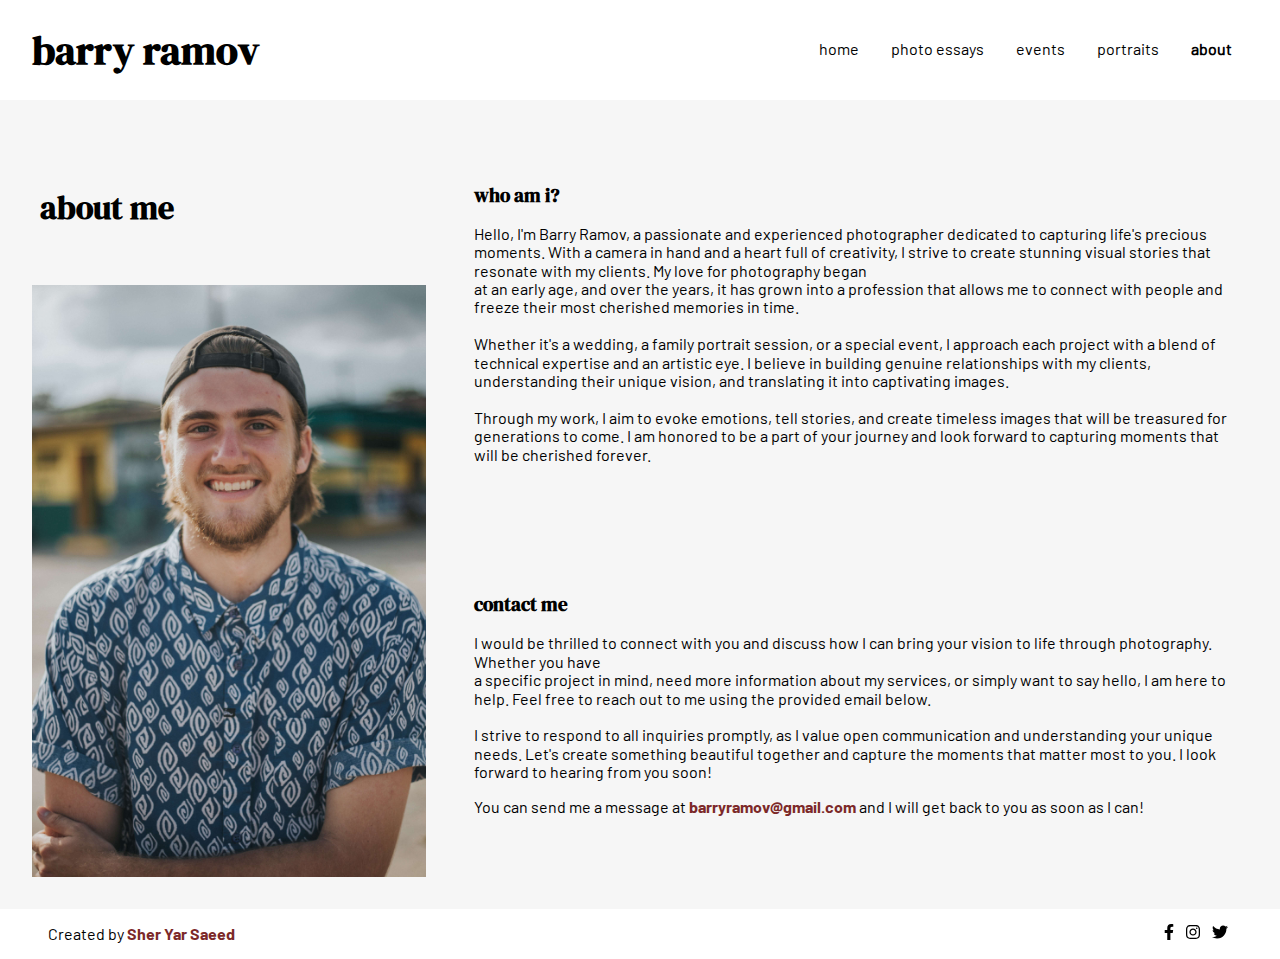
==== about.html @ 220bd34b "first commit" ====
<!DOCTYPE html>
<html lang="en">
<head>
    <meta charset="UTF-8">
    <meta http-equiv="X-UA-Compatible" content="IE=edge">
    <meta name="viewport" content="width=device-width, initial-scale=1.0">
    <title>Barry Ramov</title>

    <!-- StyleSheets -->
    <link rel="stylesheet" href="styles/normalize-fwd.css">
    <link rel="stylesheet" href="styles/styles.css">

    <!-- Javascript -->
    <script src="js/functions.js"></script> 




</head>
<body>

    <header class="site-header">
        <nav>
            <h1><a href="index.html">barry ramov</a></h1>
            <ul>
                <li><a href="index.html">home</a></li>
                <li><a href="photo-essays.html">photo essays</a></li>
                <li><a href="events.html">events</a></li>
                <li><a href="portraits.html">portraits</a></li>
                <li><b><a href="about.html">about</a></b></li>
            </ul>
        </nav>
    </header>


    <main class="about-site-body">

        <section class="about-hero">

            <h2>about me</h2>

            <img src="images/barry-ramov.jpg" alt="">

        </section>

        <!-- <div class="about-text-wrapper"> -->
            <section class="about-me" id="who-am-i">
                <div class="show-more-text" data-event="about-me">
                    <h3>who am i?</h3>

                    <p>
                        Hello, I'm Barry Ramov, a passionate and experienced photographer dedicated to capturing life's precious moments. With a camera in hand and a heart full of creativity, I strive to create stunning visual stories that resonate with my clients. My love for photography began
                        <span id="dots">...</span><span id="more"> at an early age, and over the years, it has grown into a profession that allows me to connect with people and freeze their most cherished memories in time.
                    <br>
                    <br>
                        Whether it's a wedding, a family portrait session, or a special event, I approach each project with a blend of technical expertise and an artistic eye. I believe in building genuine relationships with my clients, understanding their unique vision, and translating it into captivating images.
                    <br>
                    <br>
                        Through my work, I aim to evoke emotions, tell stories, and create timeless images that will be treasured for generations to come. I am honored to be a part of your journey and look forward to capturing moments that will be cherished forever.</span>
                    </p>

                    <button onclick="readMore('about-me')" id="myBtn">Read more</button>

                </div>
            </section>

            <section class="about-me" id="contact-me">

                <div class="show-more-text" data-event="contact">
                    <h3>contact me</h3>
                    <p>
                        I would be thrilled to connect with you and discuss how I can bring your vision to life through photography. Whether you have<span id="dots">...</span><span id="more"> a specific project in mind, need more information about my services, or simply want to say hello, I am here to help. Feel free to reach out to me using the provided email below.
                    <br>
                    <br>    
                        I strive to respond to all inquiries promptly, as I value open communication and understanding your unique needs. Let's create something beautiful together and capture the moments that matter most to you. I look forward to hearing from you soon!</span>
                        <button onclick="readMore('contact')" id="myBtn">Read more</button>
                    </p>

                    <p>
                        You can send me a message at <a class="link" href="mailto: barryramov@gmail.com">barryramov@gmail.com</a> and I will get back to you as soon as I can!
                    </p>
                </div>

            </section>
        <!-- </div> -->


    </main>

    <footer>
        <p>Created by <a class="link" href="https://sheryar.ca/">Sher Yar Saeed</a></p>

        <section class="social-links">
            <img src="icons/facebook.svg" alt="Facebook">
            <img src="icons/instagram.svg" alt="Instagram">
            <img src="icons/twitter.svg" alt="Twitter">
        </section>
    </footer>
    
</body>
</html>
---- styles/styles.css ----
/*
    //////////
    Font Families
    //////////
*/

@font-face {
    font-family: serifDisplay;
    src: url(../fonts/DM_Serif_Display/DMSerifDisplay-Regular.ttf);
}

@font-face {
    font-family: barlow;
    src: url(../fonts/Barlow/Barlow-Regular.ttf);
}

@font-face {
    font-family: barlow-bold;
    src: url(../fonts/Barlow/Barlow-Bold.ttf);
}

h1,
h2,
h3{
   font-family: serifDisplay, serif; 

}

p{
    font-family: barlow, sans-serif;
}

figcaption{
    font-family: barlow, sans-serif;
}

h2,h3{
    padding: 2rem 0.5rem;
}

button{
    font-family: barlow, sans-serif;
}




/*
    //////////
    Link Handling
    //////////
*/

a{
    color: black;
    text-decoration: none;
}

li a{
    font-family: barlow, sans-serif;
}


/*
    //////////
    Hamburger Menu
    //////////
*/

.overlay{
    position: fixed;
    top: 0;
    left: 0;
    width: 100%;
    height: 100%;
    opacity: 0;
    visibility: hidden;
    transition: opacity .35s, visibility .35s, height .35s;
    overflow: hidden;
    background: black;
    z-index: -1;
}

#main-menu {
  display: block;
  height: 100px;
  width: 100%;
  background: #3D0E61;
  margin: 0px;  
  z-index: 9;
}

#main-menu ul {
  max-width: 800px;
  width: 100%;
  height: 100%;
  margin: 0px auto;
  padding: 0px;
  display: flex;
  justify-content: space-evenly;
  align-items: center;
  z-index: 9;
}

#main-menu li {
  list-style-type: none;
  font-size: 2rem;
}

#main-menu a {
  color: #B9FAF8;
  font-size: 1.5rem;
  text-decoration: none;
}

#main-menu a:hover {
  text-decoration: underline;
}

#hamburger-input{
  display: none;
}

#hamburger-menu {
    position: fixed;
    top: 20px;
    left: 20px;
    width: 50px;
    height: 50px;
    display: none;
    border: none;
    padding: 0px;
    margin: 0px;
    font-family: 'Cabin', Sans-serif;
    background: linear-gradient(
      to bottom, 
      #3D0E61, #3D0E61 20%, 
      white 20%, white 40%, 
      #3D0E61 40%, #3D0E61 60%, 
      white 60%, white 80%, 
      #3D0E61 80%, #3D0E61 100%
    );
}

#hamburger-menu #sidebar-menu {
    visibilty: hidden;
    position: fixed;
    top: 0;
    left: -250px;
    width: 200px;
    height: 100%;
    background-color: #3D0E61;
    transition: 0.3s;
    padding: 0px 10px;
    box-sizing: border-box;
}

#hamburger-menu h3 {
  color: #B9FAF8;
  font-size: 2.2rem;
}

#hamburger-menu ul {
  padding-left: 0px;
}

#hamburger-menu li {
  list-style-type: none;
  line-height: 3rem;
}

#hamburger-menu a {
  color: #B9FAF8;
  font-size: 1.3rem;
  text-decoration: none;
}

#hamburger-menu a:hover {
  text-decoration: underline;
}

#hamburger-input:checked + #hamburger-menu #sidebar-menu {
    visibility: visible;
    left: 0;
}
#hamburger-input:checked ~ .overlay{
   visibility: visible;
  opacity: 0.4;
}


@media screen and (max-width: 750px) {
  #main-menu {
    display: none;
  }
  #hamburger-menu {
    display: inline;
  }
}



/*
    //////////
    Header & Nav Menu
    //////////
*/

nav{
    display: flex;
    flex-wrap: wrap;
    justify-content: space-between;
    margin: 0.5rem;
}

ul{
    margin: 0;
    padding: 0;
    list-style-type: none;
}
li a::after {
    content: " ";
    display: block;

    width: 0%;
    height: 1px;

    background-color: #000;

    transition: width 0.4s;
}

 li a:hover::after {
    width: 100%;
    
}

.current-page a{
    font-family: barlow-bold, sans-serif;
}

@media(min-width:37.5em){
    nav ul{
        width: 50%;
        display: flex;
        flex-wrap: wrap;
        align-items: center;
        justify-content: end;
    }

    ul li{
        padding: 0.5rem;
    }
}

@media(min-width:56.25em){

    nav{
        margin: 0 2rem;
    }
    ul li{
        padding: 1rem;
    }
}




/*
    //////////
    Main
    //////////
*/

main{
    background-color: #F6F6F6;
}

.site-body{
    padding: 0.5rem;
}


/*
    //////////
    Footer
    //////////
*/

footer{
    display: flex;
    justify-content: space-between;
    padding: 0 1rem;
    align-items: center;
}

footer p{
    font-size: 1rem;
}

.social-links img{
    height:1rem;
    margin: 0.25rem;
}

@media(min-width:56.25em){
    footer{
        margin: 0 2rem;
    }
}




/*
    //////////
    Home Page
    //////////
*/


.banner-title{
    color: white;
    margin: 0;
    position: absolute;
    top: 50%;
    left: 50%;
    transform: translate(-50%, -50%);
} 

.banner{
    margin: 2rem 0.5rem;
    position: relative;
    text-align: center;
    z-index: 999;
}

.banner img{
    object-fit: cover;
    display: block;
}

.banner:hover{
    box-shadow: 0px 10px 20px 5px rgba(0, 0, 0, 0.5);
    transition: all 0.5s ease;
}

@media(min-width:56.25em){
    .banner{
        margin: 2rem;
    }
    .banner img{
        height: 30rem;
        width: 100%;
    }

    .banner h2{
        font-size: 5rem;
    }
}







/*
    //////////
    Events Page
    //////////
*/

article{
    display: inline-block;
}

.show-more-text{
    padding: 0.5rem;
}

.show-more-text h3{
    padding: 0;
    margin-top: 0.5rem;
}

.show-more-text button{
    border: none;
    background-color: rgb(124, 41, 41);
    color: white;
    padding: 0.5rem;
    opacity: 0.6;
    transition: 0.3s;
}

.show-more-text button:hover{
    background-color: rgb(97, 41, 41);
    opacity: 1;
}

#more{
    display: none ;
}

@media(min-width:43.75em){

    .events{
        display: flex;
        flex-wrap: wrap;
        margin: 0 0.5rem 3rem 0.5rem;
    }

    .events img{
        width: 50%;
        object-fit: cover;
    }

    .show-more-text{
        width: 50%;
        padding: 1rem;
        align-items: center;
    }

}

@media(min-width:62.5em){
    #dots{
        display: none;
    }
    #more{
        display: inline-block;
    }
    #myBtn{
        display: none;
    }
}


/*
    //////////
    Portraits Page
    //////////
*/

/* .portrait-grid{
    margin: 0 auto;
} */

.portrait-img{
    margin: 0 auto;
    padding-bottom: 3rem;
}

.portrait-img img{
    display: block;
}

article p{
    text-align: center;
}

@media(min-width:25em){
    .portrait-grid{
        display: grid;
        grid-template-columns: 1fr 1fr;
        gap: 1rem;
    }

    .portrait-img img{
        width: 15rem;
        height: 15rem;
        object-fit: cover;
        object-position: 50% 50%;
    }
}

@media(min-width:50em){

    .portrait-grid{
        grid-template-columns: 1fr 1fr 1fr;
    }
 
    .portrait-img img{
        width: 20rem;
        height: 20rem;
    }
}





/*
    //////////
    About Page
    //////////
*/

.link{
    color: rgb(124, 41, 41);;
    font-family: barlow-bold;
}

.link:hover{
    color: rgb(97, 41, 41);
    transition: all 0.3s ease;
}

@media(min-width: 37.5em){
    .about-hero img{
        display: block;
        width: 50%;
        margin: 0 auto;
    }

    .about-text-wrapper{
        display: flex;
        flex-wrap: wrap;
    }

    .about-me{
        /* width: 50%; */
        margin: 1rem 0;
    }
}

@media(min-width: 50em){

    h1{
        font-size: 2.5rem;
    }

    h2{
        font-size: 2rem;
    }

    .about-site-body{
        padding: 2rem;
        display: grid;
        grid-template-areas: 
        "a . b b"
        "a . c c";
        gap: 1rem;
        justify-content: center;
        align-items: center;
    }

    .about-hero{
        grid-area: a;
    }

    .about-hero img{
        object-fit: cover;
        /* object-position: 0 10%; */
        width: 100%;
        /* height: 30rem; */
        margin: 0;
    }

    #who-am-i{
        grid-area: b;
    }

    #contact-me{
        grid-area: c;
    }

    .about-me{
        width: 100%;
    }

    .about-site-body .show-more-text{
        width: 100%;
    }
}


/*
    //////////
    Essays Page
    //////////
*/

.essays{
    margin: 2rem 0;
}

@media(min-width:56.25em){

    .essays{
        display: grid;
        grid-template-columns: 1fr 1fr;
        justify-content: space-between;
    }


    .essays .banner{
        width: 35rem;
        height: 35rem;
    }

    .essays h3{
        font-size: 2.5rem;
    }
}
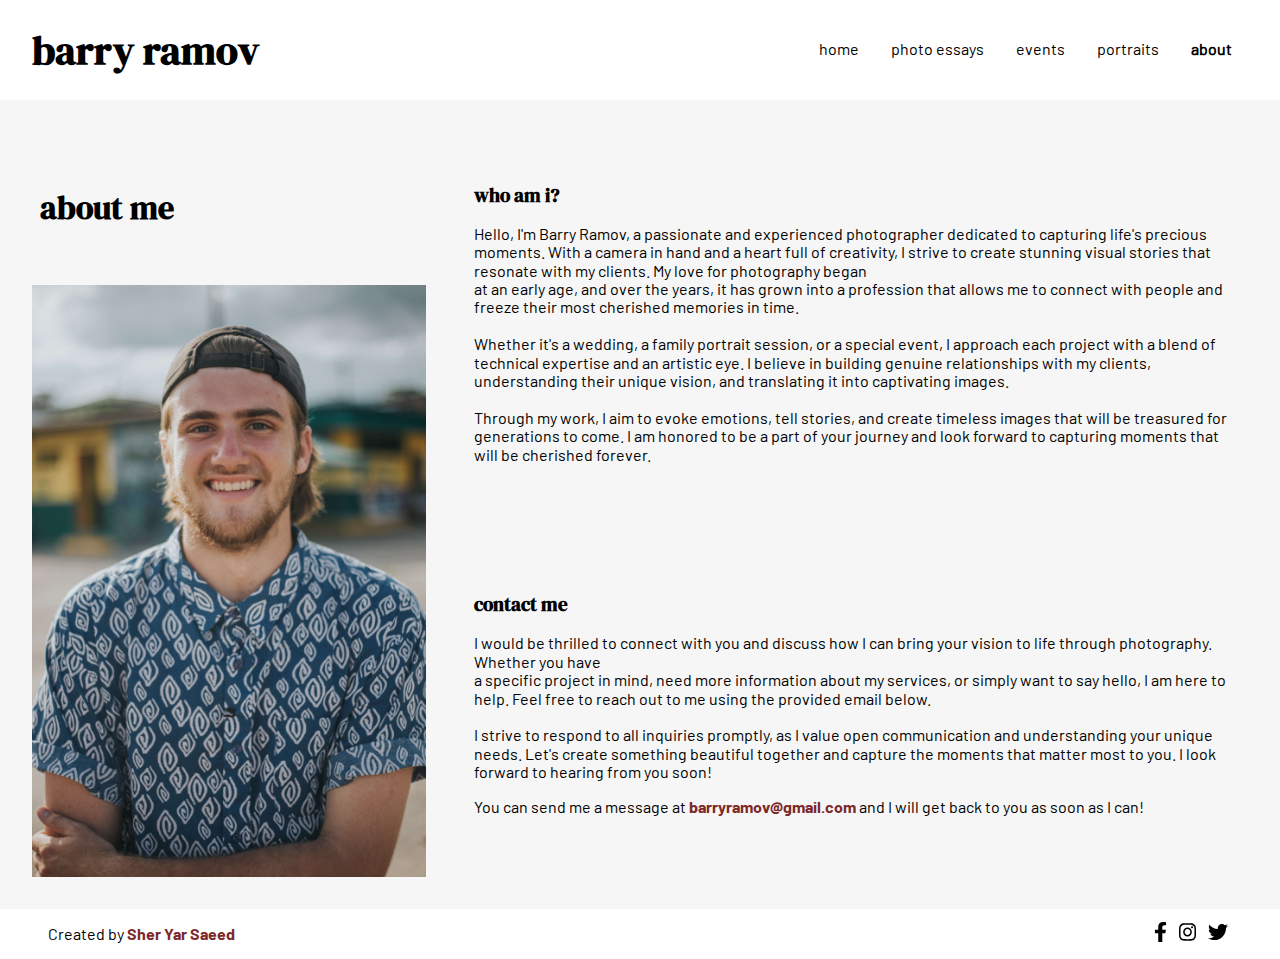
==== commit 8324ed50: "Adding links to footer social icons" ====
--- a/about.html
+++ b/about.html
@@ -91,9 +91,9 @@
         <p>Created by <a class="link" href="https://sheryar.ca/">Sher Yar Saeed</a></p>
 
         <section class="social-links">
-            <img src="icons/facebook.svg" alt="Facebook">
-            <img src="icons/instagram.svg" alt="Instagram">
-            <img src="icons/twitter.svg" alt="Twitter">
+            <a href="https://www.facebook.com/" target="_blank"><img src="icons/facebook.svg" alt="Facebook"></a>
+            <a href="https://www.instagram.com/" target="_blank"><img src="icons/instagram.svg" alt="Instagram" target="_blank"></a>
+            <a href="https://twitter.com/" target="_blank"><img src="icons/twitter.svg" alt="Twitter"></a>
         </section>
     </footer>
     
--- a/styles/styles.css
+++ b/styles/styles.css
@@ -60,143 +60,6 @@
     font-family: barlow, sans-serif;
 }
 
-
-/*
-    //////////
-    Hamburger Menu
-    //////////
-*/
-
-.overlay{
-    position: fixed;
-    top: 0;
-    left: 0;
-    width: 100%;
-    height: 100%;
-    opacity: 0;
-    visibility: hidden;
-    transition: opacity .35s, visibility .35s, height .35s;
-    overflow: hidden;
-    background: black;
-    z-index: -1;
-}
-
-#main-menu {
-  display: block;
-  height: 100px;
-  width: 100%;
-  background: #3D0E61;
-  margin: 0px;  
-  z-index: 9;
-}
-
-#main-menu ul {
-  max-width: 800px;
-  width: 100%;
-  height: 100%;
-  margin: 0px auto;
-  padding: 0px;
-  display: flex;
-  justify-content: space-evenly;
-  align-items: center;
-  z-index: 9;
-}
-
-#main-menu li {
-  list-style-type: none;
-  font-size: 2rem;
-}
-
-#main-menu a {
-  color: #B9FAF8;
-  font-size: 1.5rem;
-  text-decoration: none;
-}
-
-#main-menu a:hover {
-  text-decoration: underline;
-}
-
-#hamburger-input{
-  display: none;
-}
-
-#hamburger-menu {
-    position: fixed;
-    top: 20px;
-    left: 20px;
-    width: 50px;
-    height: 50px;
-    display: none;
-    border: none;
-    padding: 0px;
-    margin: 0px;
-    font-family: 'Cabin', Sans-serif;
-    background: linear-gradient(
-      to bottom, 
-      #3D0E61, #3D0E61 20%, 
-      white 20%, white 40%, 
-      #3D0E61 40%, #3D0E61 60%, 
-      white 60%, white 80%, 
-      #3D0E61 80%, #3D0E61 100%
-    );
-}
-
-#hamburger-menu #sidebar-menu {
-    visibilty: hidden;
-    position: fixed;
-    top: 0;
-    left: -250px;
-    width: 200px;
-    height: 100%;
-    background-color: #3D0E61;
-    transition: 0.3s;
-    padding: 0px 10px;
-    box-sizing: border-box;
-}
-
-#hamburger-menu h3 {
-  color: #B9FAF8;
-  font-size: 2.2rem;
-}
-
-#hamburger-menu ul {
-  padding-left: 0px;
-}
-
-#hamburger-menu li {
-  list-style-type: none;
-  line-height: 3rem;
-}
-
-#hamburger-menu a {
-  color: #B9FAF8;
-  font-size: 1.3rem;
-  text-decoration: none;
-}
-
-#hamburger-menu a:hover {
-  text-decoration: underline;
-}
-
-#hamburger-input:checked + #hamburger-menu #sidebar-menu {
-    visibility: visible;
-    left: 0;
-}
-#hamburger-input:checked ~ .overlay{
-   visibility: visible;
-  opacity: 0.4;
-}
-
-
-@media screen and (max-width: 750px) {
-  #main-menu {
-    display: none;
-  }
-  #hamburger-menu {
-    display: inline;
-  }
-}
 
 
 
@@ -280,6 +143,12 @@
     padding: 0.5rem;
 }
 
+@media(min-width:56.25em){
+    .site-body{
+        padding: 2rem;
+    }
+}
+
 
 /*
     //////////
@@ -299,7 +168,7 @@
 }
 
 .social-links img{
-    height:1rem;
+    height:1.25rem;
     margin: 0.25rem;
 }
 
@@ -582,7 +451,7 @@
 */
 
 .essays{
-    margin: 2rem 0;
+    margin: 2rem auto;
 }
 
 @media(min-width:56.25em){
@@ -590,11 +459,14 @@
     .essays{
         display: grid;
         grid-template-columns: 1fr 1fr;
-        justify-content: space-between;
     }
 
 
     .essays .banner{
+        place-self: center;
+    }
+
+    .essays .banner img{
         width: 35rem;
         height: 35rem;
     }
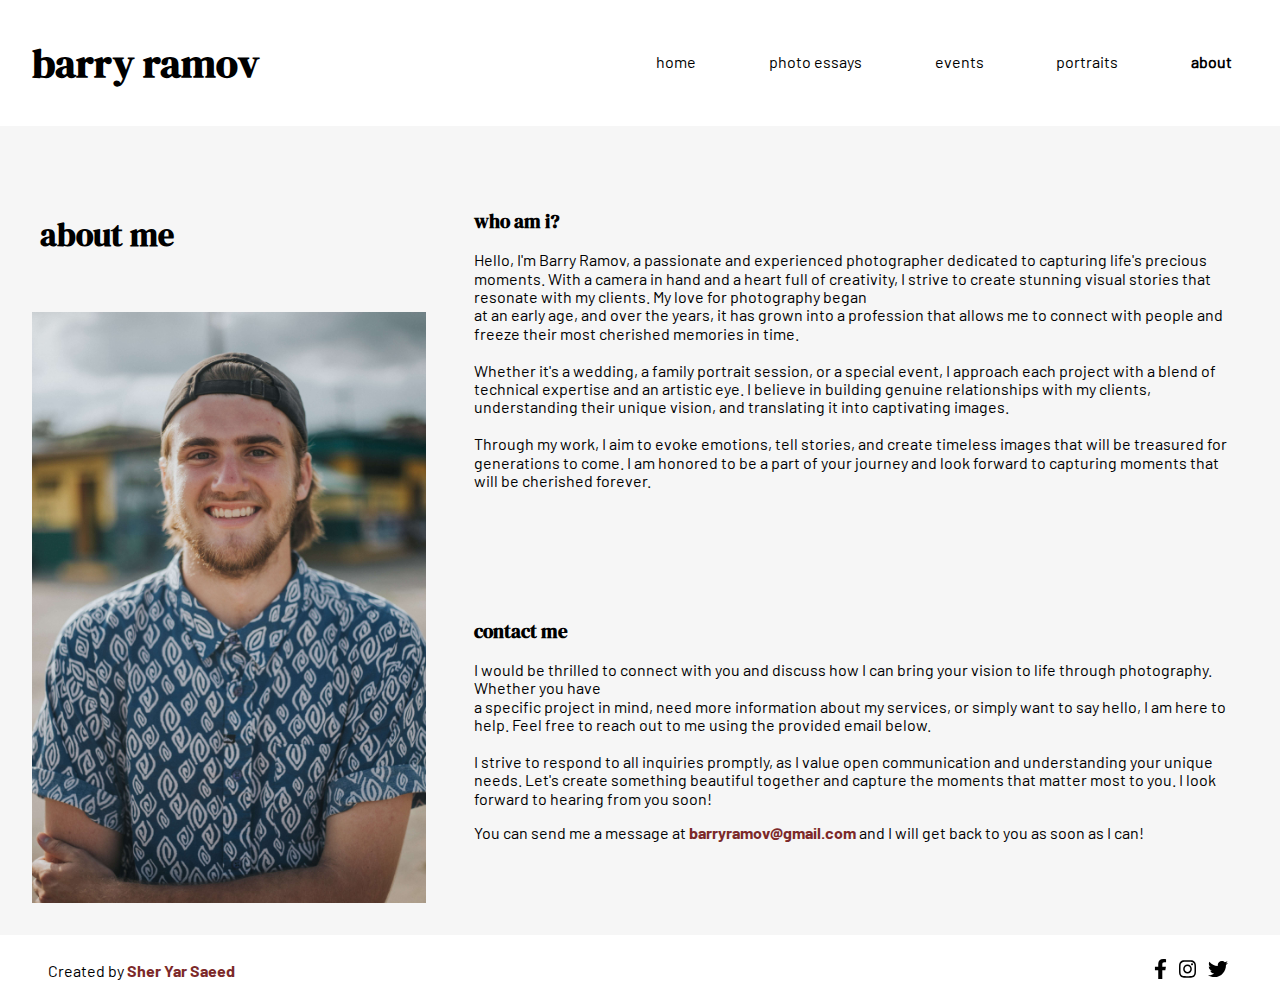
==== commit cd9616db: "Adding hamburger menu, image slides, photo essays" ====
--- a/about.html
+++ b/about.html
@@ -10,11 +10,6 @@
     <link rel="stylesheet" href="styles/normalize-fwd.css">
     <link rel="stylesheet" href="styles/styles.css">
 
-    <!-- Javascript -->
-    <script src="js/functions.js"></script> 
-
-
-
 
 </head>
 <body>
@@ -22,13 +17,18 @@
     <header class="site-header">
         <nav>
             <h1><a href="index.html">barry ramov</a></h1>
-            <ul>
+            <ul class="nav-links">
                 <li><a href="index.html">home</a></li>
                 <li><a href="photo-essays.html">photo essays</a></li>
                 <li><a href="events.html">events</a></li>
                 <li><a href="portraits.html">portraits</a></li>
                 <li><b><a href="about.html">about</a></b></li>
             </ul>
+            <div class="burger">
+                <div class="line1"></div>
+                <div class="line2"></div>
+                <div class="line3"></div>
+            </div>
         </nav>
     </header>
 
@@ -88,14 +88,17 @@
     </main>
 
     <footer>
-        <p>Created by <a class="link" href="https://sheryar.ca/">Sher Yar Saeed</a></p>
+        <p>Created by <a class="link" href="https://sheryar.ca/" target="_blank">Sher Yar Saeed</a></p>
 
         <section class="social-links">
             <a href="https://www.facebook.com/" target="_blank"><img src="icons/facebook.svg" alt="Facebook"></a>
-            <a href="https://www.instagram.com/" target="_blank"><img src="icons/instagram.svg" alt="Instagram" target="_blank"></a>
+            <a href="https://www.instagram.com/" target="_blank"><img src="icons/instagram.svg" alt="Instagram"></a>
             <a href="https://twitter.com/" target="_blank"><img src="icons/twitter.svg" alt="Twitter"></a>
         </section>
     </footer>
     
 </body>
-</html>+</html>
+
+<!-- Javascript -->
+<script src="js/functions.js"></script>--- a/styles/styles.css
+++ b/styles/styles.css
@@ -62,7 +62,6 @@
 
 
 
-
 /*
     //////////
     Header & Nav Menu
@@ -73,7 +72,9 @@
     display: flex;
     flex-wrap: wrap;
     justify-content: space-between;
-    margin: 0.5rem;
+    align-items: center;
+    margin: 0 0.5rem;
+    height: 14vh;
 }
 
 ul{
@@ -102,29 +103,119 @@
     font-family: barlow-bold, sans-serif;
 }
 
-@media(min-width:37.5em){
-    nav ul{
+@media(min-width:56.25em){
+
+    nav{
+        margin: 0 2rem;
+    }
+    ul li{
+        padding: 1rem;
+    }
+}
+
+
+
+/*
+    //////////
+    Hamburger Menu Handling
+    //////////
+*/
+
+
+.burger div{
+    width: 35px;
+    height: 5px;
+    margin: 5px;
+    background-color: black;
+    transition: all 0.3s ease;
+}
+
+body{
+    overflow-x: hidden;
+}
+
+.nav-links{
+    position: absolute;
+    padding: 0.5rem;
+    right: 0;
+    height: 86vh;
+    top: 14vh;
+    background-color: rgb(255, 255, 255);
+    display: flex;
+    flex-direction: column;
+    width: 40%;
+    justify-content: space-evenly;
+    align-items: center;
+    transform: translateX(100%);
+    transition: transform 0.5s ease-in;
+    z-index: 100;
+}
+
+.nav-links li{
+    opacity: 0;
+    z-index: 100;
+}
+
+.burger{
+    display: block;
+    cursor: pointer;
+}
+
+.nav-active{
+    transform: translateX(0%);
+    z-index: 99999;
+}
+
+@keyframes navLinkFade{
+    from{
+        opacity: 0;
+        transform: translateX(50px);
+    }
+    to{
+        opacity: 1;
+        transform: translateX(0px);
+    }
+}
+
+.toggle .line1{
+    transform: rotate(-45deg) translate(-8px, 6px);
+}
+.toggle .line2{
+    opacity: 0;
+}
+.toggle .line3{
+    transform: rotate(45deg) translate(-8px, -6px);
+}
+
+
+@media(min-width: 50em){
+    .burger{
+        display: none;
+    }
+
+    .nav-links li{
+        opacity: 1;
+    }
+    
+    .nav-links{
+        position: relative;
+        top: 0;
+        height: 14vh;
+        display: flex;
+        flex-direction: row;
         width: 50%;
-        display: flex;
-        flex-wrap: wrap;
+        justify-content: space-between;
         align-items: center;
-        justify-content: end;
+        transform: translateX(0%);
+        background-color: #ffffff00;
     }
 
     ul li{
         padding: 0.5rem;
     }
-}
-
-@media(min-width:56.25em){
-
-    nav{
-        margin: 0 2rem;
-    }
-    ul li{
-        padding: 1rem;
-    }
-}
+} 
+
+
 
 
 
@@ -161,6 +252,7 @@
     justify-content: space-between;
     padding: 0 1rem;
     align-items: center;
+    height: 8vh;
 }
 
 footer p{
@@ -454,6 +546,10 @@
     margin: 2rem auto;
 }
 
+.essay-content{
+    margin: 0.5rem;
+}
+
 @media(min-width:56.25em){
 
     .essays{
@@ -474,4 +570,63 @@
     .essays h3{
         font-size: 2.5rem;
     }
-}+}
+
+
+.container{
+    margin: 3rem auto;
+    display: flex;
+    aspect-ratio: 1/1;
+    overflow-x: scroll;
+    scroll-snap-type: x proximity;
+}
+
+.container img{
+    display: block;
+    min-width: 100%;
+    object-fit: cover;
+    scroll-snap-align: center;
+}
+
+.soon-site-body{
+    min-height: 70vh;
+}
+
+@media(min-width: 37.5em){
+    .container{
+        width: 30rem;
+        height: 30rem;
+    }
+
+    .container img{
+        min-width: 30rem;
+    }
+}
+
+@media(min-width:62.5em){
+    .essay-content{
+        display: flex;
+        flex-wrap: wrap;  
+    }
+
+    .essay-content p{
+        margin: 0 auto;
+        font-size: 1rem;
+        line-height: 1.5rem;
+        text-align: justify;
+        max-width: 40%;
+    }
+
+    .container{
+        order: 3;
+        width: 90%;
+    }
+    
+    .soon-site-body{
+        min-height: 60vh;
+    }
+
+    .soon-site-body h2{
+        margin: 2rem;
+    }
+}
